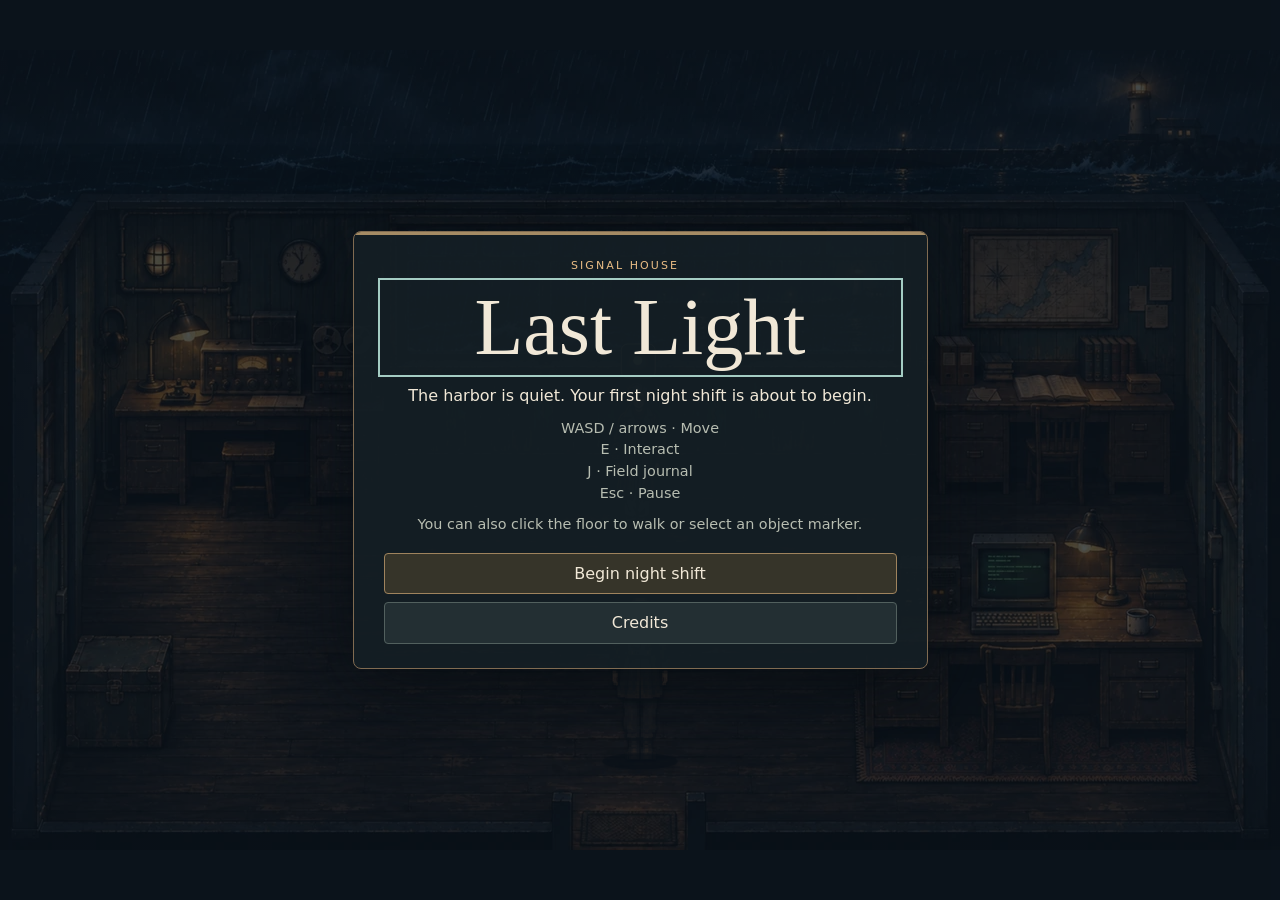
==== index.html @ f3d4f130 "Add Pixabay rain and surf ambience with layered exterior weather" ====
<!doctype html>
<html lang="en">
<head>
  <meta charset="utf-8">
  <meta name="viewport" content="width=device-width, initial-scale=1">
  <meta name="theme-color" content="#111a20">
  <meta name="description" content="A short narrative RPG about the night a harbor signal station goes live.">
  <title>Last Light · Signal House</title>
  <link rel="icon" href="./assets/ui/icon.svg" type="image/svg+xml">
  <link rel="stylesheet" href="./src/styles/game.css?v=storm-audio-1">
  <script type="module" src="./src/main.js?v=storm-audio-1"></script>
</head>
<body>
  <main class="game-screen" aria-label="Signal House game">
        <div id="room" class="room">
          <img class="station" src="./assets/scenes/station-night.webp?v=storm-audio-1" alt="" draggable="false">
          <img class="station terminal-foreground" src="./assets/scenes/station-night.webp?v=storm-audio-1" alt="" aria-hidden="true" draggable="false">
          <img class="station chair-foreground" src="./assets/scenes/station-night.webp?v=storm-audio-1" alt="" aria-hidden="true" draggable="false">
          <canvas id="weather" class="rain" width="1280" height="800" aria-hidden="true"></canvas>
          <div class="sprite player" id="player" aria-hidden="true"></div>
          <div class="sprite mara" id="mara-sprite" aria-hidden="true"></div>
          <div class="lamp-signal" aria-hidden="true"></div>
          <div id="objects" class="objects"></div>
          <div id="prompt" class="prompt" hidden></div>
        </div>
    <nav class="touch-menu" aria-label="Game menus">
      <button id="journal-key" type="button" aria-label="Field journal">▤</button>
      <button id="pause-key" type="button" aria-label="Pause game">Ⅱ</button>
    </nav>
  </main>
  <dialog id="dialog" aria-labelledby="panel-title">
    <article class="panel">
      <button type="button" class="close" aria-label="Close panel">×</button>
      <p class="eyebrow" id="panel-label"></p>
      <h2 id="panel-title" tabindex="-1"></h2>
      <div id="panel-body"></div>
      <div id="panel-actions" class="actions"></div>
    </article>
  </dialog>
</body>
</html>
---- src/styles/game.css ----
:root {
  color-scheme: dark;
  --bg: #10191e;
  --panel: #162228;
  --line: #364346;
  --text: #f1e8d7;
  --sub: #b7bdb1;
  --amber: #e9bd85;
  --aqua: #a4ccc3;
  --mono: ui-monospace, "Cascadia Mono", "Courier New", monospace;
}
* { box-sizing: border-box; }
[hidden] { display: none !important; }
body { margin: 0; background: radial-gradient(ellipse at 40% 0, #233136, var(--bg) 62%); color: var(--text); font: 1rem/1.5 system-ui, sans-serif; min-height: 100vh; }
button { font: inherit; color: inherit; cursor: pointer; }
button:focus-visible, [tabindex]:focus-visible { outline: 2px solid var(--aqua); outline-offset: 4px; }
h1, h2, p { margin: 0; }
h1, h2 { font-family: Georgia, serif; font-weight: 400; line-height: 1.08; }
.room { position: relative; aspect-ratio: 8 / 5; background: #101a22; border-block: 1px solid var(--line); overflow: hidden; touch-action: manipulation; isolation: isolate; cursor: crosshair; }
.station, .rain, .objects { position: absolute; inset: 0; width: 100%; height: 100%; }
.station, .rain, .objects { pointer-events: none; }
.station { image-rendering: pixelated; transition: filter 1.2s ease; }
.live .station { filter: brightness(1.05); }
.terminal-foreground { z-index: 351; mask: url("../../assets/scenes/terminal-occlusion.svg") center / 100% 100% no-repeat; -webkit-mask: url("../../assets/scenes/terminal-occlusion.svg") center / 100% 100% no-repeat; }
.chair-foreground { z-index: 364; mask: url("../../assets/scenes/chair-occlusion.svg") center / 100% 100% no-repeat; -webkit-mask: url("../../assets/scenes/chair-occlusion.svg") center / 100% 100% no-repeat; }
.rain { z-index: 1; }
.sprite { position: absolute; width: 8.75%; aspect-ratio: 2 / 3; transform-origin: 50% 92.857143%; translate: -50% -92.857143%; background: url("../../assets/characters/echo-night.png") no-repeat 0 0 / 400% 300%; image-rendering: pixelated; pointer-events: none; z-index: 2; filter: drop-shadow(0 1px 1px #060b10); }
.sprite::before { position: absolute; content: ""; inset: 90% 25% 3%; border-radius: 50%; background: #060b1080; z-index: -1; }
/* Verified sheet columns: down, right, up, left. */
.player[data-dir="up"] { background-position-x: calc(200% / 3); }
.player[data-dir="right"] { background-position-x: calc(100% / 3); }
.player[data-dir="left"] { background-position-x: 100%; }
.player.walking { animation: walk-frames .5s steps(1, end) infinite; }
@keyframes walk-frames {
  0%, 50%, 100% { background-position-y: 0; }
  25% { background-position-y: 50%; }
  75% { background-position-y: 100%; }
}
.mara { background-image: url("../../assets/characters/mara-night.png"); background-size: 100% 100%; }
.lamp-signal { position: absolute; width: .35%; aspect-ratio: 1; left: 82%; top: 69%; translate: -50% -50%; background: #aacd9e; border-radius: 50%; box-shadow: 0 0 8px 2px #a2c89066; opacity: .45; }
.live .lamp-signal { animation: glow 2.2s ease-in-out infinite alternate; }
@keyframes glow { from { opacity: .37; } to { opacity: 1; } }
.objects { z-index: 400; }
.marker { pointer-events: auto; position: absolute; translate: -50% -100%; width: clamp(28px, 2.7vw, 38px); height: clamp(28px, 2.7vw, 38px); padding: 0; border: 1px solid transparent; border-radius: 7px; background: transparent; font-size: 0; line-height: 0; }
/* Only recommended targets receive a visible beacon or box. Other props keep
   their click/keyboard interaction, with a label available on hover or focus. */
.marker.current { background: #211c13dc; border-color: #e3b978; box-shadow: 0 2px 9px #070b11aa; }
.marker.current::before { content: ""; position: absolute; left: 50%; top: 50%; translate: -50% -50%; width: 9px; height: 9px; border-radius: 50%; background: #ffda89; box-shadow: 0 0 0 4px #eabb7c22, 0 0 12px #f1bc6eaa; animation: beacon 2s ease-in-out infinite alternate; }
.marker.current:hover, .marker.current.near { background: #40321be8; border-color: #ffe1a4; }
.marker:hover::after, .marker:focus-visible::after { content: attr(aria-label); position: absolute; left: 50%; top: calc(100% + 5px); translate: -50% 0; width: max-content; max-width: 170px; padding: 5px 8px; border: 1px solid #596364; border-radius: 4px; background: #152026ed; color: var(--text); white-space: nowrap; font: 11px/1.3 var(--mono); pointer-events: none; }
@keyframes beacon { to { box-shadow: 0 0 0 6px #eabb7c16, 0 0 17px #ffd589cc; } }
.prompt { position: absolute; z-index: 401; bottom: 9px; left: 50%; translate: -50% 0; width: max-content; max-width: 93%; text-align: center; color: var(--amber); background: #131d23ed; border: 1px solid #846e53; padding: 4px 8px; border-radius: 4px; font-size: 11px; pointer-events: none; }
.eyebrow { color: var(--amber); font-size: 11px; letter-spacing: .15em; margin: 19px 0 9px; text-transform: uppercase; }
h2 { font-size: 31px; }
.notes { list-style: none; padding: 0; margin: 18px 0; }
.notes li { display: flex; gap: 8px; align-items: baseline; color: var(--sub); padding: 8px 0; border-top: 1px solid var(--line); font-size: 13px; }
.notes li::before { content: "○"; color: var(--sub); }
.notes li[data-done="true"]::before { content: "✓"; color: var(--aqua); }
dialog { width: min(575px, calc(100% - 26px)); max-height: 90dvh; border: 1px solid #806b51; border-radius: 8px; padding: 0; background: #18252a; color: var(--text); box-shadow: 0 16px 75px #080d12cc; }
dialog::backdrop { background: #0a1017a8; }
.panel { position: relative; padding: 23px clamp(15px, 4vw, 30px) 24px; }
.panel .eyebrow { margin: 0 30px 10px 0; }
.close { position: absolute; right: 13px; top: 10px; border: 0; background: transparent; color: var(--sub); font-size: 26px; line-height: 1; padding: 4px; }
#panel-body { margin: 13px 0 17px; }
#panel-body p + p { margin-top: 10px; }
.panel .muted { color: var(--sub); font-size: .9rem; }
.panel .record { border-left: 2px solid #8e7556; padding: 6px 12px; color: #ead7b8; background: #202d31; }
.panel .terminal { font: .81rem/1.6 var(--mono); color: var(--aqua); border: 1px solid #485e5b; background: #141e23; padding: 9px 12px; white-space: pre-line; }
.wave { width: 100%; height: 47px; display: block; border: 1px solid var(--line); background: #121d22; margin: 10px 0; }
.actions { display: grid; gap: 8px; }
.action { padding: 9px 12px; text-align: left; border: 1px solid #52605e; border-radius: 4px; background: #232f33; line-height: 1.35; }
.action:hover { background: #2b3a3e; border-color: var(--aqua); }
.action.primary, .action.suggested { background: #363429; border-color: #9f835d; }
.action .tag { display: block; color: var(--amber); font: 10px var(--mono); text-transform: uppercase; letter-spacing: .1em; margin-bottom: 4px; }

@media (prefers-reduced-motion: reduce) { *, *::before, *::after { animation: none !important; transition: none !important; } }

/* The map fills the game surface. Menus are opened on demand. */
body { overflow: hidden; background: #0d151d; }
.game-screen { display: grid; place-items: center; width: 100%; height: 100dvh; }
.room { width: min(100vw, 160dvh); border: 0; }
.touch-menu { display: none; }
@media (pointer: coarse) {
  .marker { width: 44px; height: 44px; }
  .touch-menu { display: flex; gap: 8px; position: fixed; top: max(10px, env(safe-area-inset-top)); right: 10px; }
  .touch-menu button { width: 44px; height: 44px; background: #162228db; border: 1px solid var(--line); border-radius: 5px; }
}
dialog[data-menu="title"] { text-align: center; background: #141f25ee; }
dialog[data-menu="title"] .close, dialog[data-menu="credits"] .close { display: none; }
dialog[data-menu="title"] h2 { font-size: clamp(3rem, 8vw, 5rem); }
dialog[data-menu="title"] .action { text-align: center; }
dialog[data-menu="title"]::backdrop { background: #0b141cbc; }

.signal-trace { margin: 12px 0; }
.signal-trace figcaption { color: var(--sub); font: 11px/1.5 var(--mono); }
.trace-pair { display: grid; grid-template-columns: 1fr 1fr; gap: 16px; }
.report { display: grid; grid-template-columns: 100px 1fr; gap: 10px 15px; padding: 14px; border: 1px solid var(--line); background: #121d22; }
.report dt { color: var(--sub); font: 11px/1.5 var(--mono); text-transform: uppercase; }
.report dd { margin: 0; font-size: 14px; }
@media (max-width: 460px) {
  .trace-pair { grid-template-columns: 1fr; gap: 0; }
  .report { grid-template-columns: 1fr; gap: 4px; }
  .report dd { margin-bottom: 10px; }
}

.room::after { content: ""; position: absolute; inset: 0; background: radial-gradient(ellipse at 49% 56%, transparent 54%, #040b1629 100%); pointer-events: none; z-index: 1; }
a { color: var(--amber); }
.panel { border-top: 3px solid #a58b64; }
.panel .eyebrow { letter-spacing: .19em; }
.panel .record { background: #28322f; }
@media (prefers-reduced-motion: reduce) { .player.walking { animation: none; } }
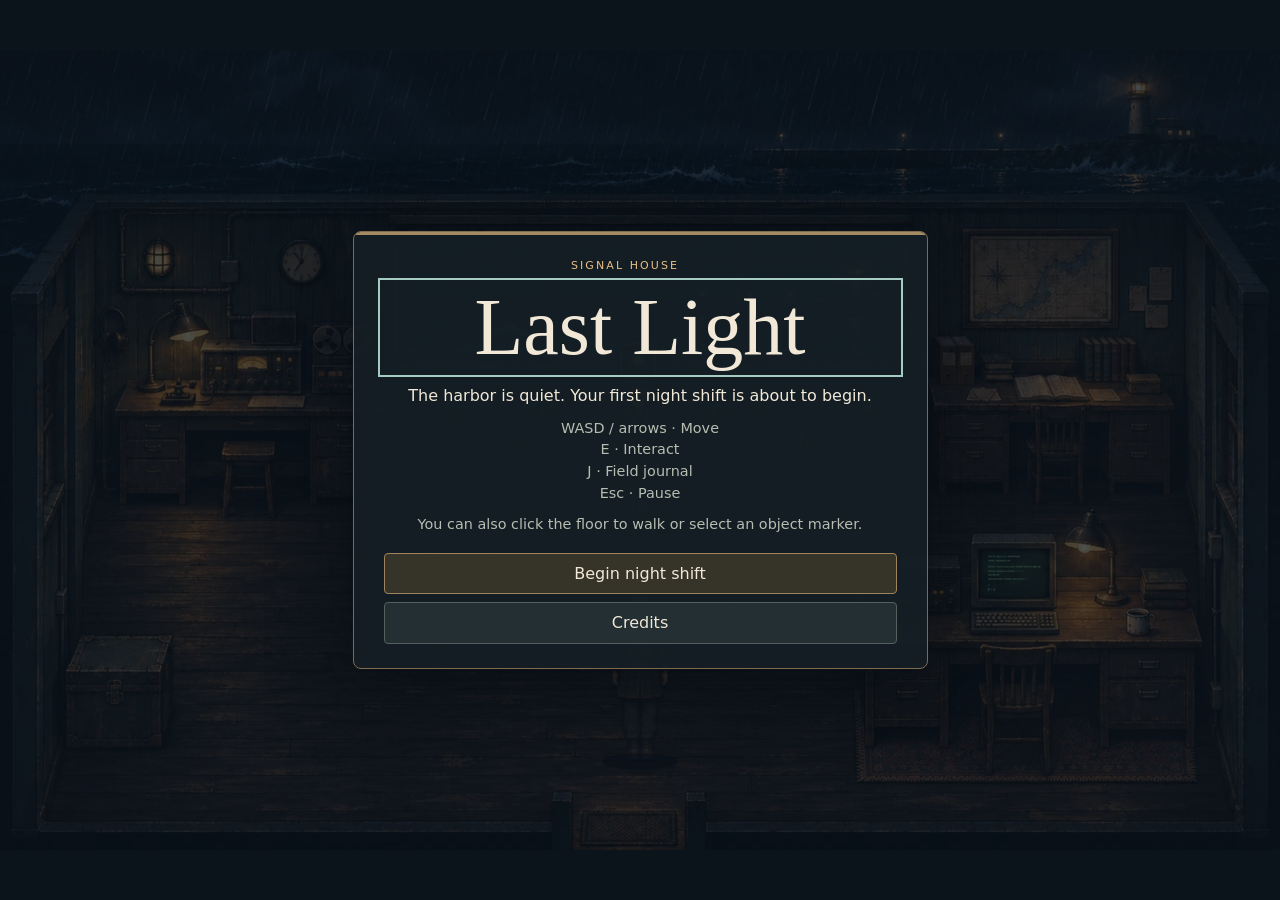
==== commit e60a1d3f: "Preserve sent reply context and improve dialog focus and release checks" ====
--- a/index.html
+++ b/index.html
@@ -7,15 +7,15 @@
   <meta name="description" content="A short narrative RPG about the night a harbor signal station goes live.">
   <title>Last Light · Signal House</title>
   <link rel="icon" href="./assets/ui/icon.svg" type="image/svg+xml">
-  <link rel="stylesheet" href="./src/styles/game.css?v=storm-audio-1">
-  <script type="module" src="./src/main.js?v=storm-audio-1"></script>
+  <link rel="stylesheet" href="./src/styles/game.css?v=narrative-fixes-1">
+  <script type="module" src="./src/main.js?v=narrative-fixes-1"></script>
 </head>
 <body>
   <main class="game-screen" aria-label="Signal House game">
-        <div id="room" class="room">
-          <img class="station" src="./assets/scenes/station-night.webp?v=storm-audio-1" alt="" draggable="false">
-          <img class="station terminal-foreground" src="./assets/scenes/station-night.webp?v=storm-audio-1" alt="" aria-hidden="true" draggable="false">
-          <img class="station chair-foreground" src="./assets/scenes/station-night.webp?v=storm-audio-1" alt="" aria-hidden="true" draggable="false">
+        <div id="room" class="room" tabindex="-1" role="group" aria-label="Signal House game area">
+          <img class="station" src="./assets/scenes/station-night.webp?v=narrative-fixes-1" alt="" draggable="false">
+          <img class="station terminal-foreground" src="./assets/scenes/station-night.webp?v=narrative-fixes-1" alt="" aria-hidden="true" draggable="false">
+          <img class="station chair-foreground" src="./assets/scenes/station-night.webp?v=narrative-fixes-1" alt="" aria-hidden="true" draggable="false">
           <canvas id="weather" class="rain" width="1280" height="800" aria-hidden="true"></canvas>
           <div class="sprite player" id="player" aria-hidden="true"></div>
           <div class="sprite mara" id="mara-sprite" aria-hidden="true"></div>
--- a/src/styles/game.css
+++ b/src/styles/game.css
@@ -17,6 +17,9 @@
 h1, h2, p { margin: 0; }
 h1, h2 { font-family: Georgia, serif; font-weight: 400; line-height: 1.08; }
 .room { position: relative; aspect-ratio: 8 / 5; background: #101a22; border-block: 1px solid var(--line); overflow: hidden; touch-action: manipulation; isolation: isolate; cursor: crosshair; }
+.room:focus-visible { outline: 1px solid #e9bd8540; outline-offset: -1px; }
+.orientation-tip { display: none; }
+@media (max-width: 600px) and (orientation: portrait) { .orientation-tip { display: block; } }
 .station, .rain, .objects { position: absolute; inset: 0; width: 100%; height: 100%; }
 .station, .rain, .objects { pointer-events: none; }
 .station { image-rendering: pixelated; transition: filter 1.2s ease; }
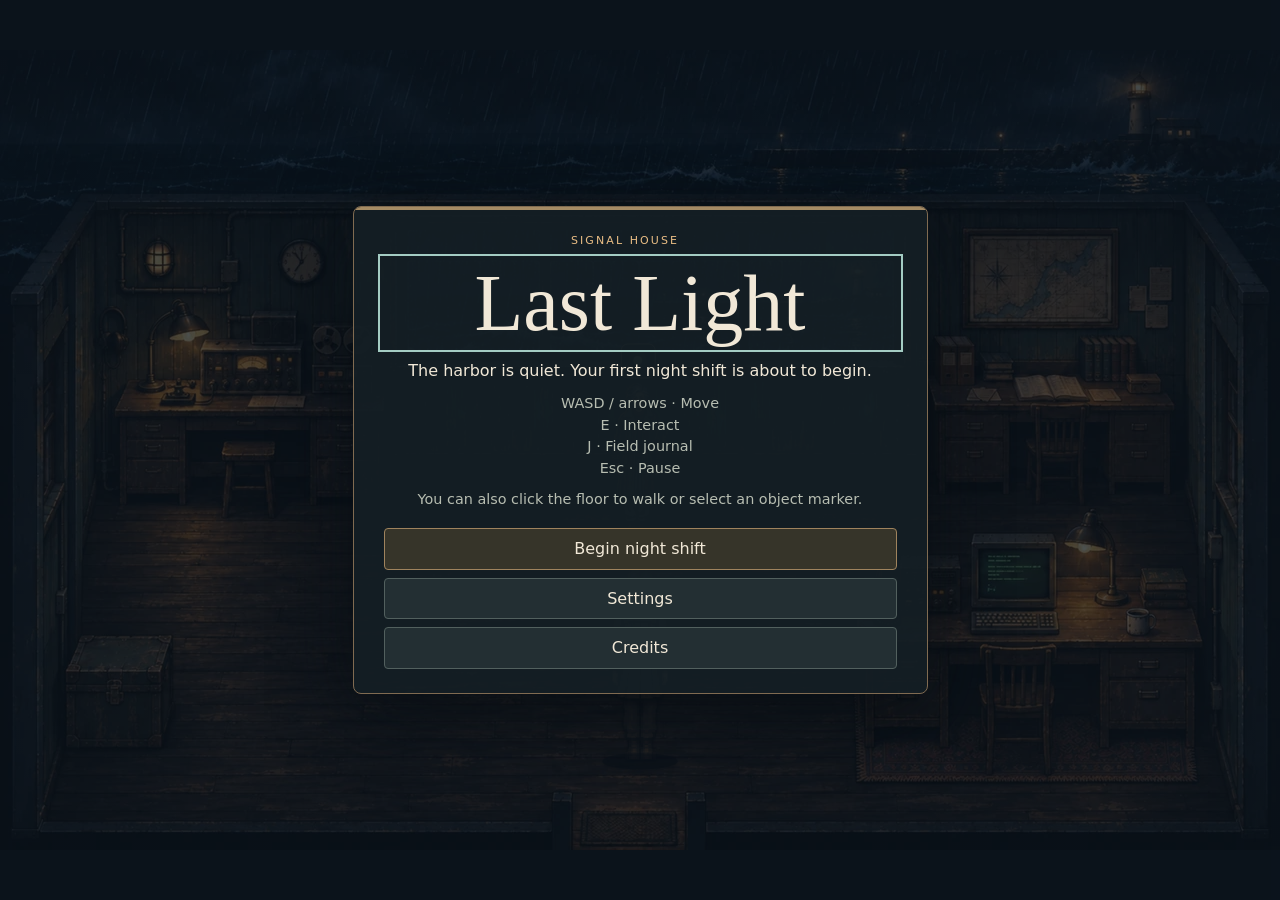
==== commit 80cfc863: "Add persistent English and Chinese language settings across the RPG" ====
--- a/index.html
+++ b/index.html
@@ -7,15 +7,15 @@
   <meta name="description" content="A short narrative RPG about the night a harbor signal station goes live.">
   <title>Last Light · Signal House</title>
   <link rel="icon" href="./assets/ui/icon.svg" type="image/svg+xml">
-  <link rel="stylesheet" href="./src/styles/game.css?v=narrative-fixes-1">
-  <script type="module" src="./src/main.js?v=narrative-fixes-1"></script>
+  <link rel="stylesheet" href="./src/styles/game.css?v=language-1">
+  <script type="module" src="./src/main.js?v=language-1"></script>
 </head>
 <body>
-  <main class="game-screen" aria-label="Signal House game">
+  <main id="game-screen" class="game-screen" aria-label="Signal House game">
         <div id="room" class="room" tabindex="-1" role="group" aria-label="Signal House game area">
-          <img class="station" src="./assets/scenes/station-night.webp?v=narrative-fixes-1" alt="" draggable="false">
-          <img class="station terminal-foreground" src="./assets/scenes/station-night.webp?v=narrative-fixes-1" alt="" aria-hidden="true" draggable="false">
-          <img class="station chair-foreground" src="./assets/scenes/station-night.webp?v=narrative-fixes-1" alt="" aria-hidden="true" draggable="false">
+          <img class="station" src="./assets/scenes/station-night.webp?v=language-1" alt="" draggable="false">
+          <img class="station terminal-foreground" src="./assets/scenes/station-night.webp?v=language-1" alt="" aria-hidden="true" draggable="false">
+          <img class="station chair-foreground" src="./assets/scenes/station-night.webp?v=language-1" alt="" aria-hidden="true" draggable="false">
           <canvas id="weather" class="rain" width="1280" height="800" aria-hidden="true"></canvas>
           <div class="sprite player" id="player" aria-hidden="true"></div>
           <div class="sprite mara" id="mara-sprite" aria-hidden="true"></div>
@@ -23,7 +23,7 @@
           <div id="objects" class="objects"></div>
           <div id="prompt" class="prompt" hidden></div>
         </div>
-    <nav class="touch-menu" aria-label="Game menus">
+    <nav id="game-menu" class="touch-menu" aria-label="Game menus">
       <button id="journal-key" type="button" aria-label="Field journal">▤</button>
       <button id="pause-key" type="button" aria-label="Pause game">Ⅱ</button>
     </nav>
--- a/src/styles/game.css
+++ b/src/styles/game.css
@@ -90,6 +90,13 @@
 }
 dialog[data-menu="title"] { text-align: center; background: #141f25ee; }
 dialog[data-menu="title"] .close, dialog[data-menu="credits"] .close { display: none; }
+dialog[data-menu="settings"] .close { display: none; }
+.settings-row { display: flex; align-items: center; justify-content: space-between; gap: 16px; margin: 18px 0 22px; }
+.settings-row select { width: 160px; min-width: 0; max-width: 65%; padding: 9px 12px; border: 1px solid #806b51; border-radius: 4px; background: #121d22; color: var(--text); font: inherit; cursor: pointer; }
+.settings-row select:focus-visible { outline: 2px solid var(--aqua); outline-offset: 3px; }
+html[lang="zh-CN"] body { font-family: system-ui, "PingFang SC", "Microsoft YaHei", sans-serif; line-height: 1.7; }
+html[lang="zh-CN"] h1, html[lang="zh-CN"] h2 { font-family: "Songti SC", "Noto Serif CJK SC", SimSun, serif; line-height: 1.25; }
+html[lang="zh-CN"] .action { line-height: 1.6; }
 dialog[data-menu="title"] h2 { font-size: clamp(3rem, 8vw, 5rem); }
 dialog[data-menu="title"] .action { text-align: center; }
 dialog[data-menu="title"]::backdrop { background: #0b141cbc; }
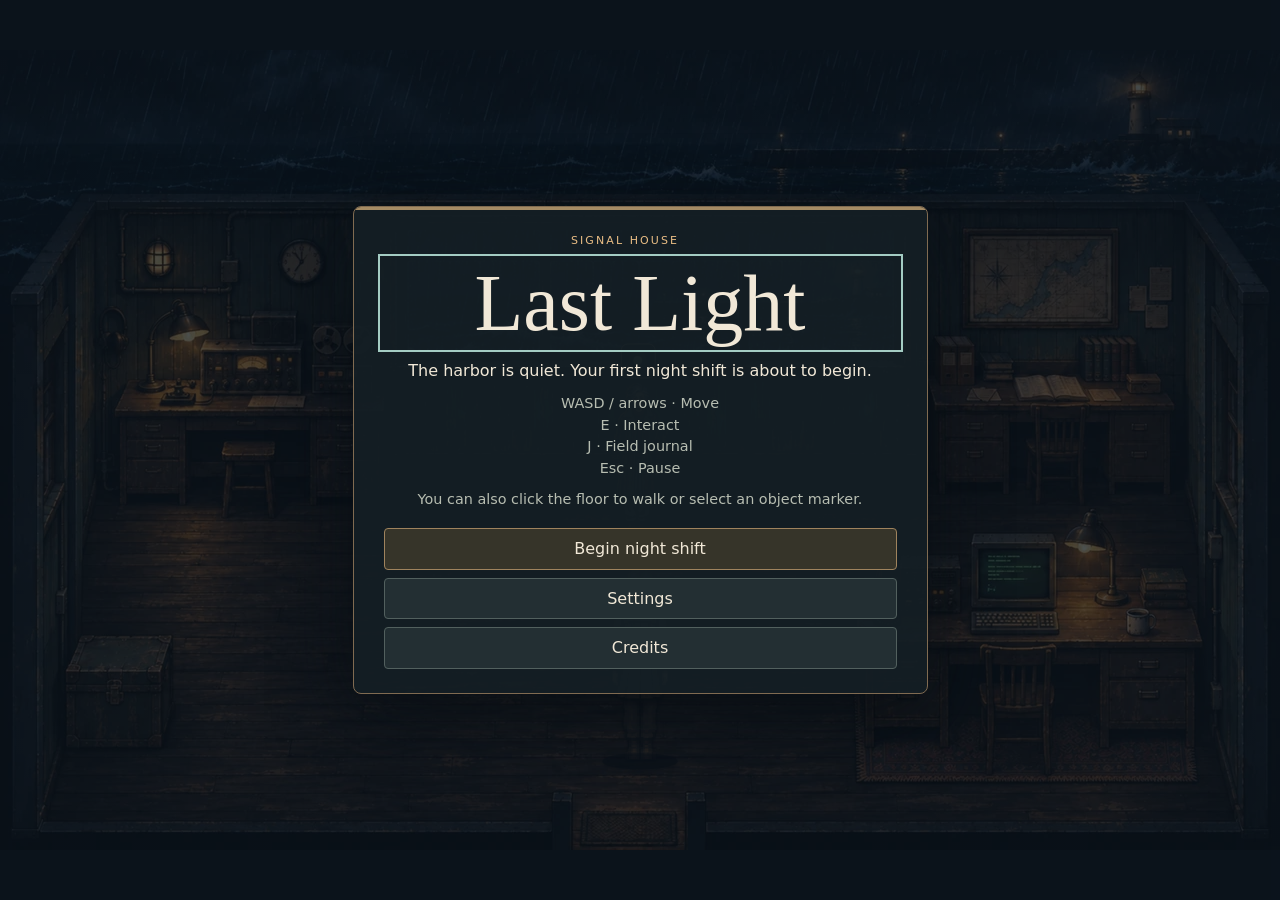
==== commit c9a5e9da: "Default first visits to English while retaining chosen language" ====
--- a/index.html
+++ b/index.html
@@ -7,15 +7,15 @@
   <meta name="description" content="A short narrative RPG about the night a harbor signal station goes live.">
   <title>Last Light · Signal House</title>
   <link rel="icon" href="./assets/ui/icon.svg" type="image/svg+xml">
-  <link rel="stylesheet" href="./src/styles/game.css?v=language-1">
-  <script type="module" src="./src/main.js?v=language-1"></script>
+  <link rel="stylesheet" href="./src/styles/game.css?v=language-2">
+  <script type="module" src="./src/main.js?v=language-2"></script>
 </head>
 <body>
   <main id="game-screen" class="game-screen" aria-label="Signal House game">
         <div id="room" class="room" tabindex="-1" role="group" aria-label="Signal House game area">
-          <img class="station" src="./assets/scenes/station-night.webp?v=language-1" alt="" draggable="false">
-          <img class="station terminal-foreground" src="./assets/scenes/station-night.webp?v=language-1" alt="" aria-hidden="true" draggable="false">
-          <img class="station chair-foreground" src="./assets/scenes/station-night.webp?v=language-1" alt="" aria-hidden="true" draggable="false">
+          <img class="station" src="./assets/scenes/station-night.webp?v=language-2" alt="" draggable="false">
+          <img class="station terminal-foreground" src="./assets/scenes/station-night.webp?v=language-2" alt="" aria-hidden="true" draggable="false">
+          <img class="station chair-foreground" src="./assets/scenes/station-night.webp?v=language-2" alt="" aria-hidden="true" draggable="false">
           <canvas id="weather" class="rain" width="1280" height="800" aria-hidden="true"></canvas>
           <div class="sprite player" id="player" aria-hidden="true"></div>
           <div class="sprite mara" id="mara-sprite" aria-hidden="true"></div>
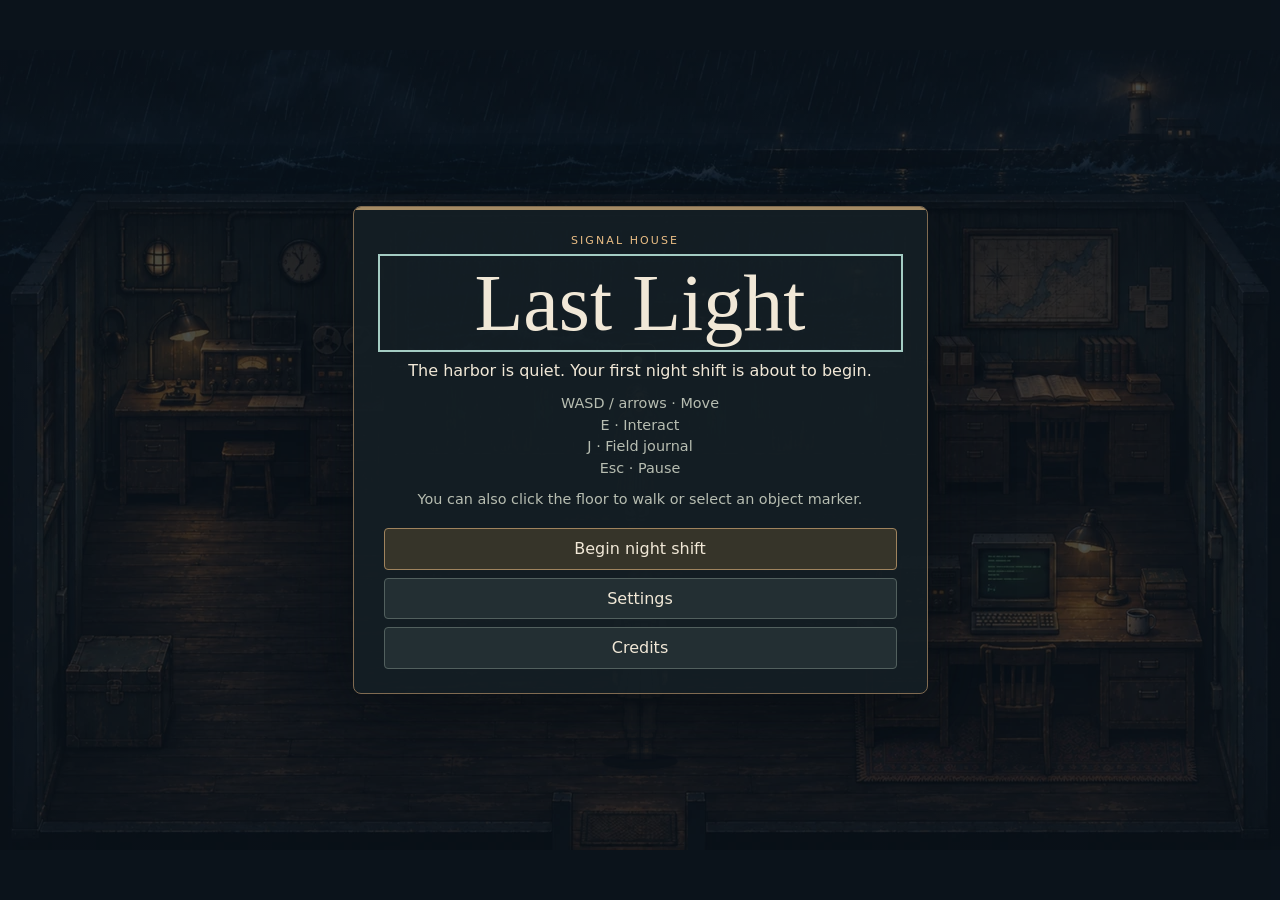
==== commit ac162e8b: "Use Chinese for Chinese browsers and English as the default fallback" ====
--- a/index.html
+++ b/index.html
@@ -7,15 +7,15 @@
   <meta name="description" content="A short narrative RPG about the night a harbor signal station goes live.">
   <title>Last Light · Signal House</title>
   <link rel="icon" href="./assets/ui/icon.svg" type="image/svg+xml">
-  <link rel="stylesheet" href="./src/styles/game.css?v=language-2">
-  <script type="module" src="./src/main.js?v=language-2"></script>
+  <link rel="stylesheet" href="./src/styles/game.css?v=language-3">
+  <script type="module" src="./src/main.js?v=language-3"></script>
 </head>
 <body>
   <main id="game-screen" class="game-screen" aria-label="Signal House game">
         <div id="room" class="room" tabindex="-1" role="group" aria-label="Signal House game area">
-          <img class="station" src="./assets/scenes/station-night.webp?v=language-2" alt="" draggable="false">
-          <img class="station terminal-foreground" src="./assets/scenes/station-night.webp?v=language-2" alt="" aria-hidden="true" draggable="false">
-          <img class="station chair-foreground" src="./assets/scenes/station-night.webp?v=language-2" alt="" aria-hidden="true" draggable="false">
+          <img class="station" src="./assets/scenes/station-night.webp?v=language-3" alt="" draggable="false">
+          <img class="station terminal-foreground" src="./assets/scenes/station-night.webp?v=language-3" alt="" aria-hidden="true" draggable="false">
+          <img class="station chair-foreground" src="./assets/scenes/station-night.webp?v=language-3" alt="" aria-hidden="true" draggable="false">
           <canvas id="weather" class="rain" width="1280" height="800" aria-hidden="true"></canvas>
           <div class="sprite player" id="player" aria-hidden="true"></div>
           <div class="sprite mara" id="mara-sprite" aria-hidden="true"></div>
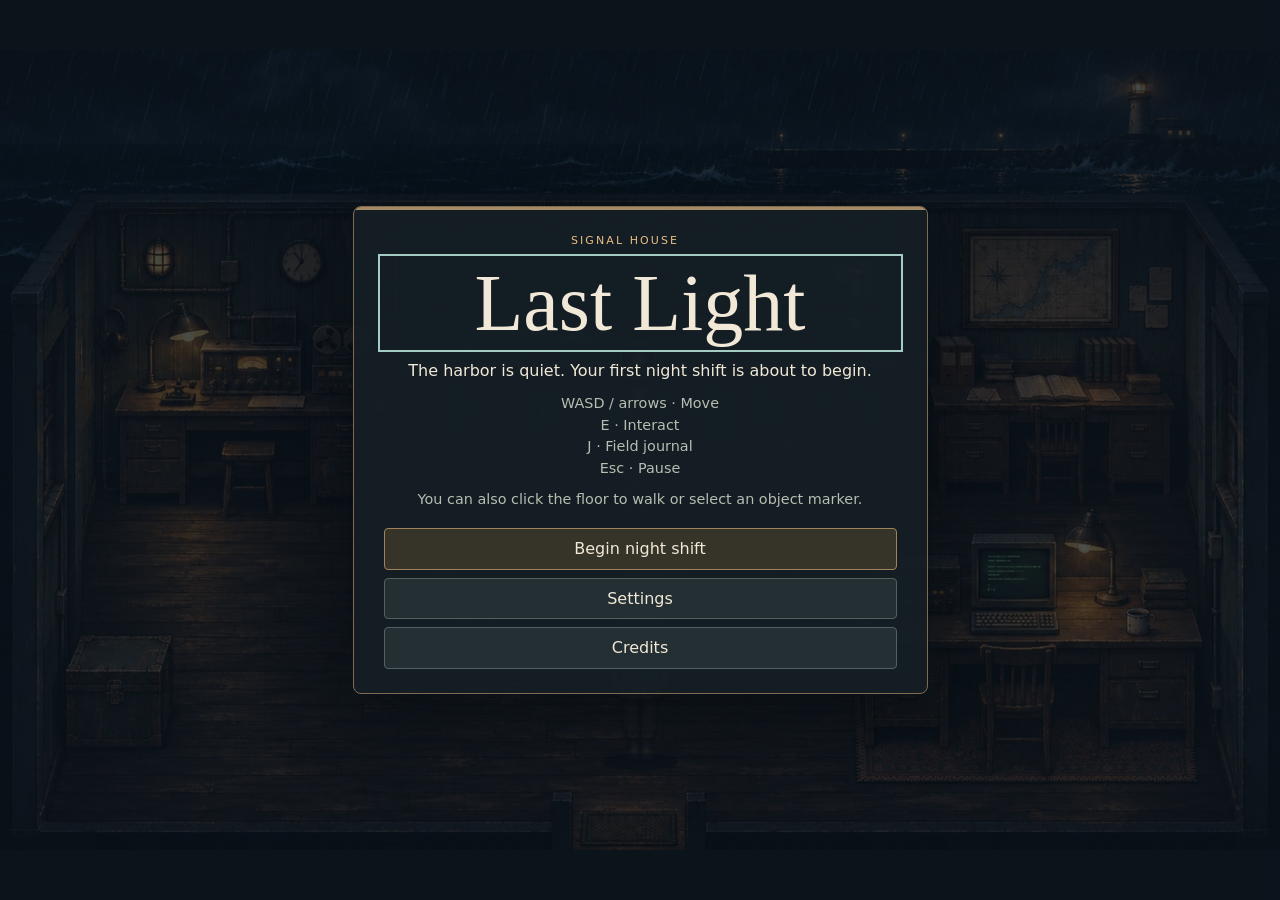
==== commit ada44a29: "Connect spoken assurances to accountability and modular bilingual chapter epilogues" ====
--- a/index.html
+++ b/index.html
@@ -7,15 +7,15 @@
   <meta name="description" content="A short narrative RPG about the night a harbor signal station goes live.">
   <title>Last Light · Signal House</title>
   <link rel="icon" href="./assets/ui/icon.svg" type="image/svg+xml">
-  <link rel="stylesheet" href="./src/styles/game.css?v=language-3">
-  <script type="module" src="./src/main.js?v=language-3"></script>
+  <link rel="stylesheet" href="./src/styles/game.css?v=consequences-1">
+  <script type="module" src="./src/main.js?v=consequences-1"></script>
 </head>
 <body>
   <main id="game-screen" class="game-screen" aria-label="Signal House game">
         <div id="room" class="room" tabindex="-1" role="group" aria-label="Signal House game area">
-          <img class="station" src="./assets/scenes/station-night.webp?v=language-3" alt="" draggable="false">
-          <img class="station terminal-foreground" src="./assets/scenes/station-night.webp?v=language-3" alt="" aria-hidden="true" draggable="false">
-          <img class="station chair-foreground" src="./assets/scenes/station-night.webp?v=language-3" alt="" aria-hidden="true" draggable="false">
+          <img class="station" src="./assets/scenes/station-night.webp?v=consequences-1" alt="" draggable="false">
+          <img class="station terminal-foreground" src="./assets/scenes/station-night.webp?v=consequences-1" alt="" aria-hidden="true" draggable="false">
+          <img class="station chair-foreground" src="./assets/scenes/station-night.webp?v=consequences-1" alt="" aria-hidden="true" draggable="false">
           <canvas id="weather" class="rain" width="1280" height="800" aria-hidden="true"></canvas>
           <div class="sprite player" id="player" aria-hidden="true"></div>
           <div class="sprite mara" id="mara-sprite" aria-hidden="true"></div>
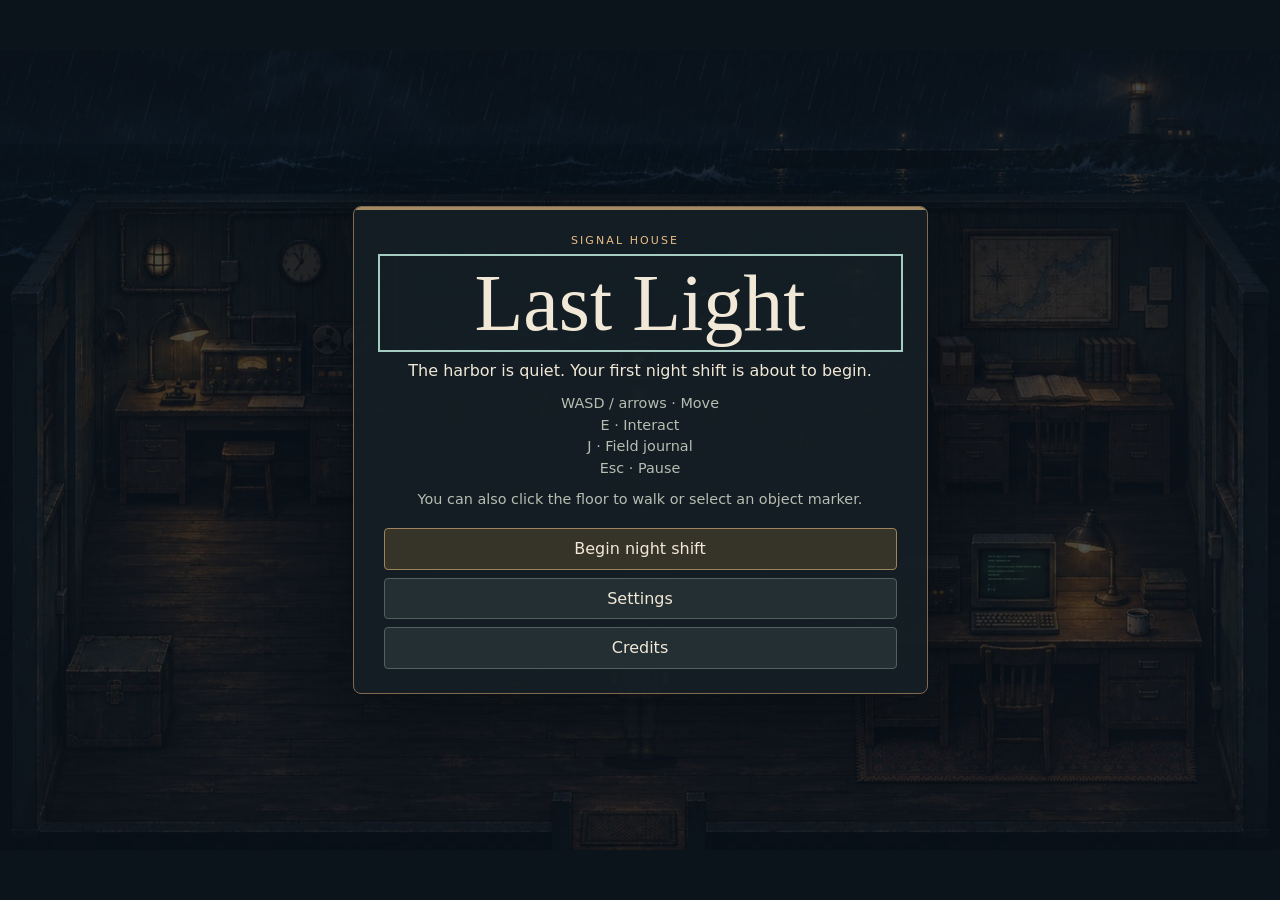
==== commit b75b4d6b: "Bring understanding into the story through spoken reasons, learned provenance and Nell's final quest" ====
--- a/index.html
+++ b/index.html
@@ -7,15 +7,15 @@
   <meta name="description" content="A short narrative RPG about the night a harbor signal station goes live.">
   <title>Last Light · Signal House</title>
   <link rel="icon" href="./assets/ui/icon.svg" type="image/svg+xml">
-  <link rel="stylesheet" href="./src/styles/game.css?v=consequences-1">
-  <script type="module" src="./src/main.js?v=consequences-1"></script>
+  <link rel="stylesheet" href="./src/styles/game.css?v=understanding-1">
+  <script type="module" src="./src/main.js?v=understanding-1"></script>
 </head>
 <body>
   <main id="game-screen" class="game-screen" aria-label="Signal House game">
         <div id="room" class="room" tabindex="-1" role="group" aria-label="Signal House game area">
-          <img class="station" src="./assets/scenes/station-night.webp?v=consequences-1" alt="" draggable="false">
-          <img class="station terminal-foreground" src="./assets/scenes/station-night.webp?v=consequences-1" alt="" aria-hidden="true" draggable="false">
-          <img class="station chair-foreground" src="./assets/scenes/station-night.webp?v=consequences-1" alt="" aria-hidden="true" draggable="false">
+          <img class="station" src="./assets/scenes/station-night.webp?v=understanding-1" alt="" draggable="false">
+          <img class="station terminal-foreground" src="./assets/scenes/station-night.webp?v=understanding-1" alt="" aria-hidden="true" draggable="false">
+          <img class="station chair-foreground" src="./assets/scenes/station-night.webp?v=understanding-1" alt="" aria-hidden="true" draggable="false">
           <canvas id="weather" class="rain" width="1280" height="800" aria-hidden="true"></canvas>
           <div class="sprite player" id="player" aria-hidden="true"></div>
           <div class="sprite mara" id="mara-sprite" aria-hidden="true"></div>
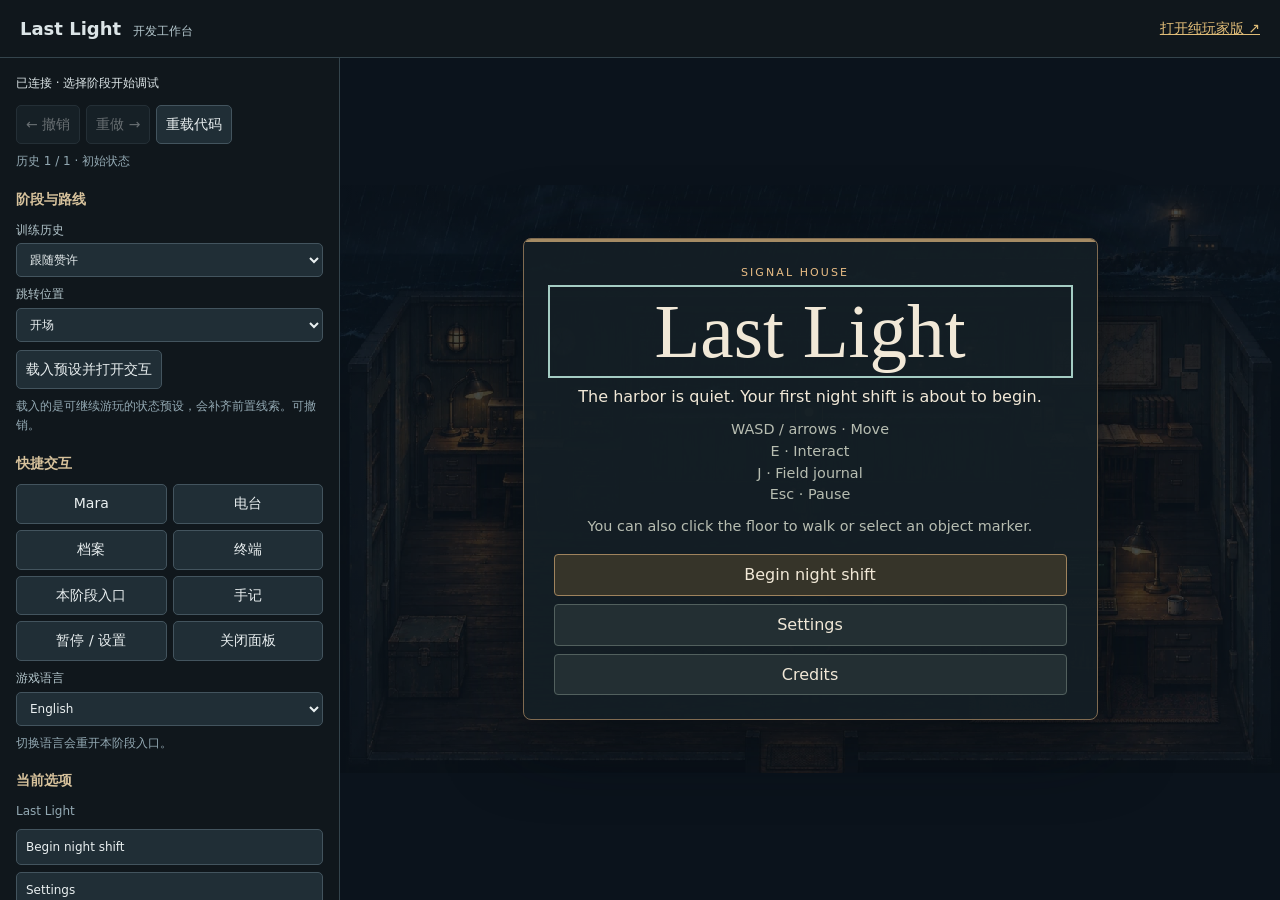
==== commit 2b2a8d70: "Add default development workbench with phase presets, real choices, undo and persistent checkpoints" ====
--- a/index.html
+++ b/index.html
@@ -1,41 +1,7 @@
 <!doctype html>
-<html lang="en">
-<head>
-  <meta charset="utf-8">
-  <meta name="viewport" content="width=device-width, initial-scale=1">
-  <meta name="theme-color" content="#111a20">
-  <meta name="description" content="A short narrative RPG about the night a harbor signal station goes live.">
-  <title>Last Light · Signal House</title>
-  <link rel="icon" href="./assets/ui/icon.svg" type="image/svg+xml">
-  <link rel="stylesheet" href="./src/styles/game.css?v=understanding-1">
-  <script type="module" src="./src/main.js?v=understanding-1"></script>
-</head>
-<body>
-  <main id="game-screen" class="game-screen" aria-label="Signal House game">
-        <div id="room" class="room" tabindex="-1" role="group" aria-label="Signal House game area">
-          <img class="station" src="./assets/scenes/station-night.webp?v=understanding-1" alt="" draggable="false">
-          <img class="station terminal-foreground" src="./assets/scenes/station-night.webp?v=understanding-1" alt="" aria-hidden="true" draggable="false">
-          <img class="station chair-foreground" src="./assets/scenes/station-night.webp?v=understanding-1" alt="" aria-hidden="true" draggable="false">
-          <canvas id="weather" class="rain" width="1280" height="800" aria-hidden="true"></canvas>
-          <div class="sprite player" id="player" aria-hidden="true"></div>
-          <div class="sprite mara" id="mara-sprite" aria-hidden="true"></div>
-          <div class="lamp-signal" aria-hidden="true"></div>
-          <div id="objects" class="objects"></div>
-          <div id="prompt" class="prompt" hidden></div>
-        </div>
-    <nav id="game-menu" class="touch-menu" aria-label="Game menus">
-      <button id="journal-key" type="button" aria-label="Field journal">▤</button>
-      <button id="pause-key" type="button" aria-label="Pause game">Ⅱ</button>
-    </nav>
-  </main>
-  <dialog id="dialog" aria-labelledby="panel-title">
-    <article class="panel">
-      <button type="button" class="close" aria-label="Close panel">×</button>
-      <p class="eyebrow" id="panel-label"></p>
-      <h2 id="panel-title" tabindex="-1"></h2>
-      <div id="panel-body"></div>
-      <div id="panel-actions" class="actions"></div>
-    </article>
-  </dialog>
-</body>
-</html>
+<html lang="zh-CN"><head>
+<meta charset="utf-8"><meta name="viewport" content="width=device-width, initial-scale=1">
+<meta http-equiv="refresh" content="0;url=./dev.html">
+<title>Last Light</title><link rel="icon" href="./assets/ui/icon.svg" type="image/svg+xml">
+<script>location.replace(new URL("./dev.html", location.href).href);</script>
+</head><body><p><a href="./dev.html">进入 Last Light</a></p><p><a href="./player.html">玩家版</a> · <a href="./dev.html">开发工作台</a></p></body></html>
